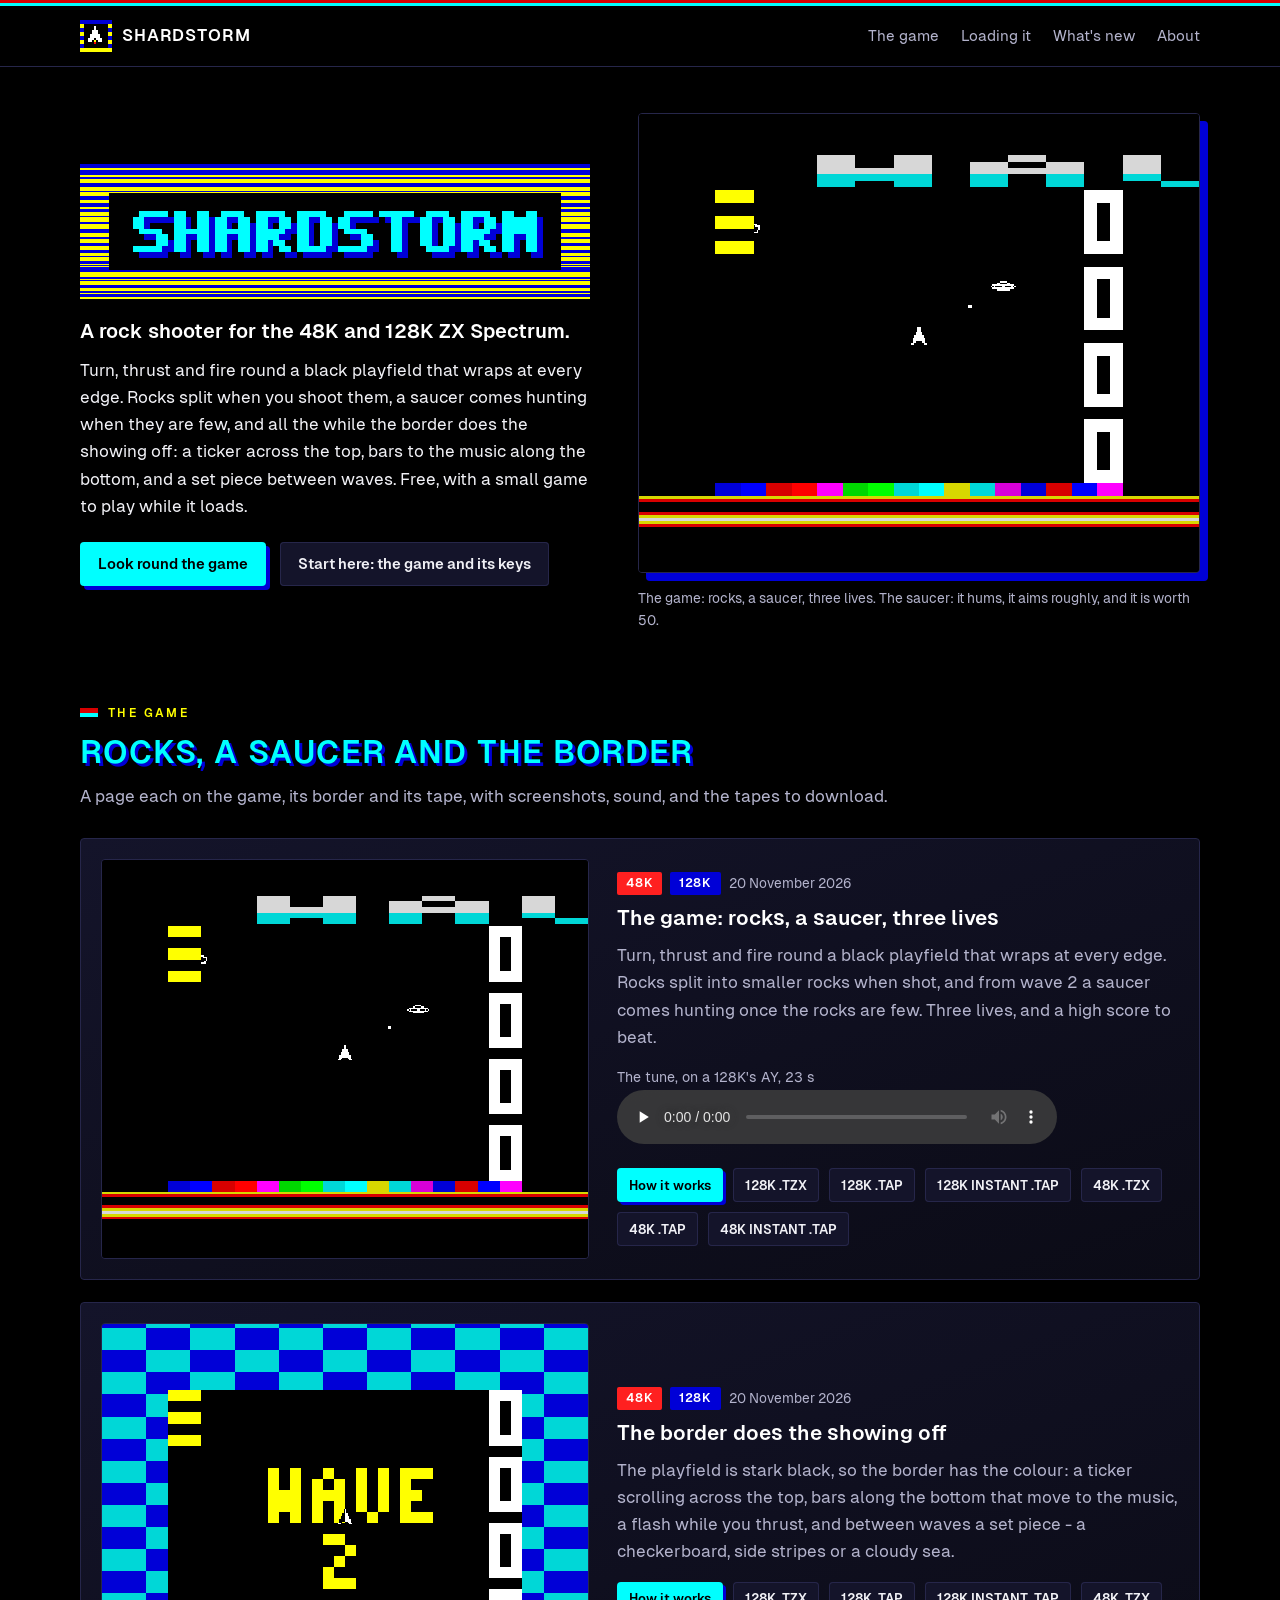
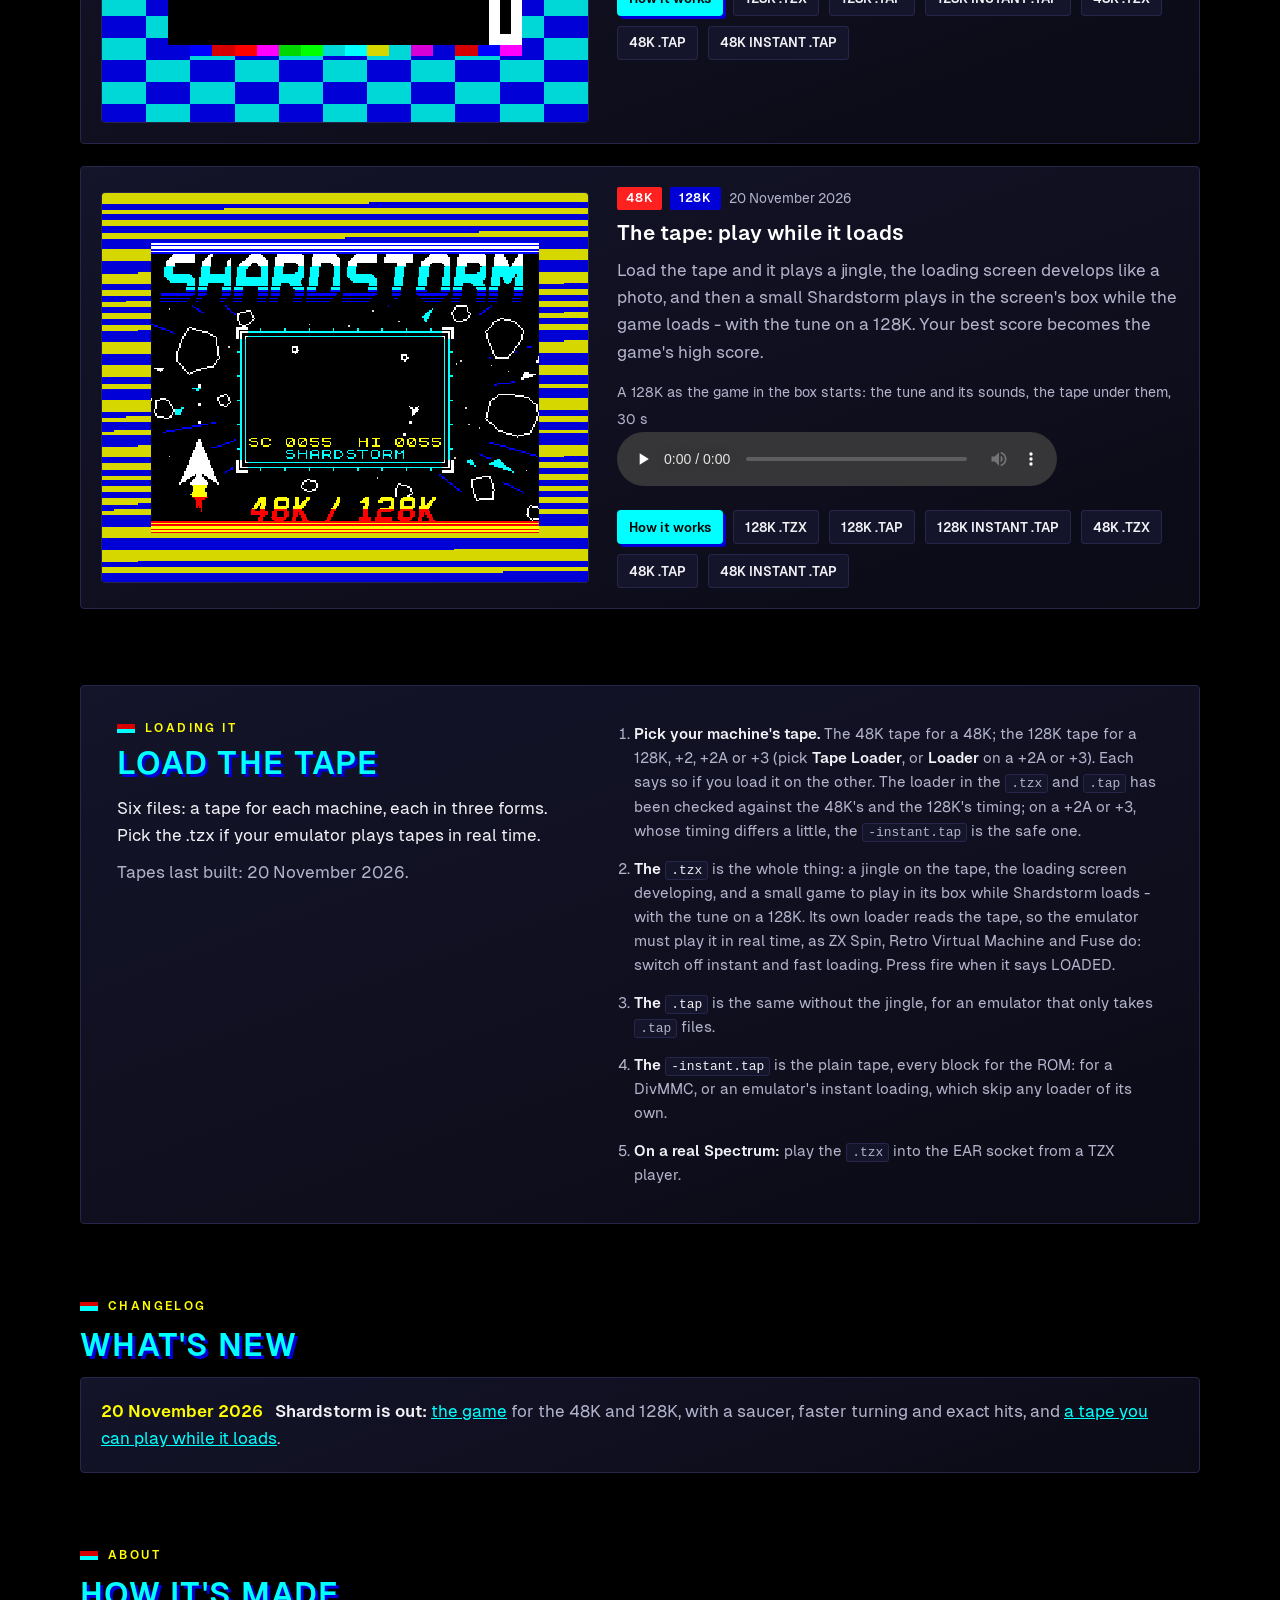
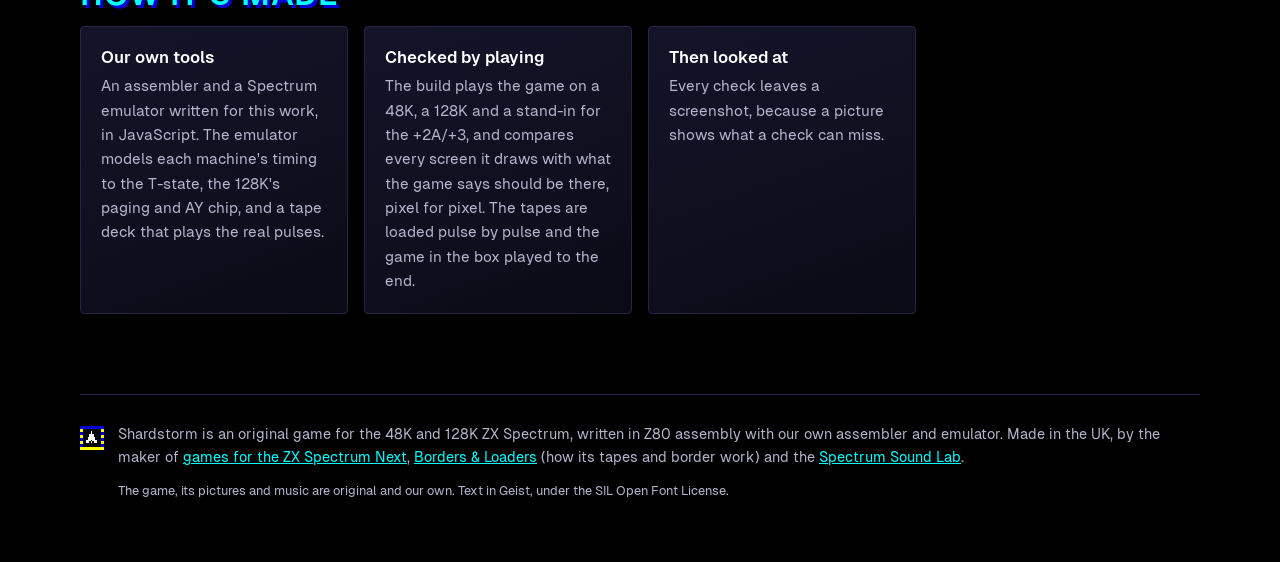
==== index.html @ 4fc68fcd "Site update" ====
<!doctype html>
<html lang="en-GB">
<head>
<meta charset="utf-8">
<meta name="viewport" content="width=device-width,initial-scale=1">
<title>Shardstorm: a rock shooter for the 48K and 128K ZX Spectrum</title>
<meta name="description" content="Shardstorm, a rock shooter for the 48K and 128K ZX Spectrum: turn, thrust and fire round a black playfield while the border does the showing off. Free, with a game to play while it loads.">
<meta property="og:title" content="Shardstorm: a rock shooter for the 48K and 128K ZX Spectrum">
<meta property="og:description" content="Shardstorm, a rock shooter for the 48K and 128K ZX Spectrum: turn, thrust and fire round a black playfield while the border does the showing off. Free, with a game to play while it loads.">
<meta property="og:type" content="website">
<meta property="og:url" content="https://mikeynma.github.io/shardstorm/">
<meta property="og:image" content="https://mikeynma.github.io/shardstorm/share.png">
<meta property="og:image:type" content="image/png">
<meta property="og:image:width" content="1200">
<meta property="og:image:height" content="630">
<meta property="og:image:alt" content="Shardstorm: the name in cyan inside blue and yellow loading stripes, beside the game: a ship, a flying saucer and the score down the side">
<link rel="canonical" href="https://mikeynma.github.io/shardstorm/">
<meta name="twitter:card" content="summary_large_image">
<meta name="twitter:image" content="https://mikeynma.github.io/shardstorm/share.png">
<meta name="theme-color" content="#000000">
<link rel="icon" href="favicon-32.png" type="image/png">
<link rel="apple-touch-icon" href="apple-touch-icon.png">
<link rel="preload" href="fonts/geist-400.woff2" as="font" type="font/woff2" crossorigin>
<link rel="stylesheet" href="site.css">
</head>
<body>
<div class="tape" aria-hidden="true"></div>
<header class="top">
  <div class="wrap">
    <a class="brand" href="#" aria-label="Shardstorm, the front page"><img src="icon.png" width="32" height="32" alt=""><span>Shardstorm</span></a>
    <nav aria-label="Sections"><a href="#demos">The game</a><a href="#loading">Loading it</a><a href="#news">What's new</a><a href="#about">About</a></nav>
  </div>
</header>

<main>
<section class="hero wrap">
  <div class="hero-text">
    <h1><img class="logo" src="logo.png" width="435" height="115" alt="Shardstorm"></h1>
    <p class="lead">A rock shooter for the 48K and 128K ZX Spectrum.</p>
    <p>Turn, thrust and fire round a black playfield that wraps at every edge. Rocks split when you shoot them, a saucer comes hunting when they are few, and all the while the border does the showing off: a ticker across the top, bars to the music along the bottom, and a set piece between waves. Free, with a small game to play while it loads.</p>
    <div class="actions">
      <a class="btn" href="#demos">Look round the game</a>
      <a class="btn btn-ghost" href="demos/the-game/">Start here: the game and its keys</a>
    </div>
  </div>
  <figure class="hero-shot">
    <a class="shot" href="shots/the-game/saucer.png" data-caption="The saucer: it hums, it aims roughly, and it is worth 50."><img src="shots/the-game/saucer.png" width="704" height="576" alt="A black playfield with the ship in the middle and a small flying saucer, a shot between them; the lives as yellow blocks at the left, the score down the right, coloured bars below"></a>
    <figcaption>The game: rocks, a saucer, three lives. The saucer: it hums, it aims roughly, and it is worth 50.</figcaption>
  </figure>
</section>

<section id="demos" class="wrap">
  <p class="eyebrow">The game</p>
  <h2>Rocks, a saucer and the border</h2>
  <p class="sub">A page each on the game, its border and its tape, with screenshots, sound, and the tapes to download.</p>
  <div class="demos">
    <article class="demo card">
      <div class="demo-media"><a class="shot" href="shots/the-game/saucer.png" data-caption="The saucer: it hums, it aims roughly, and it is worth 50."><img src="shots/the-game/saucer.png" width="704" height="576" loading="lazy" alt="A black playfield with the ship in the middle and a small flying saucer, a shot between them; the lives as yellow blocks at the left, the score down the right, coloured bars below"></a></div>
      <div class="demo-text">
        <p class="badges"><span class="badge m48K">48K</span><span class="badge m128K">128K</span><span class="date">20 November 2026</span></p>
        <h3><a href="demos/the-game/">The game: rocks, a saucer, three lives</a></h3>
        <p>Turn, thrust and fire round a black playfield that wraps at every edge. Rocks split into smaller rocks when shot, and from wave 2 a saucer comes hunting once the rocks are few. Three lives, and a high score to beat.</p>
        <p class="listen"><small>The tune, on a 128K's AY, 23 s</small><br><audio controls preload="none" style="width:100%;max-width:440px" src="audio/tune-128k.mp3"></audio></p>
        <p class="links"><a class="btn btn-small" href="demos/the-game/">How it works</a><a class="btn btn-small btn-ghost" href="files/shardstorm-128k.tzx" download>128K .tzx</a><a class="btn btn-small btn-ghost" href="files/shardstorm-128k.tap" download>128K .tap</a><a class="btn btn-small btn-ghost" href="files/shardstorm-128k-instant.tap" download>128K instant .tap</a><a class="btn btn-small btn-ghost" href="files/shardstorm-48k.tzx" download>48K .tzx</a><a class="btn btn-small btn-ghost" href="files/shardstorm-48k.tap" download>48K .tap</a><a class="btn btn-small btn-ghost" href="files/shardstorm-48k-instant.tap" download>48K instant .tap</a></p>
      </div>
    </article>
    <article class="demo card">
      <div class="demo-media"><a class="shot" href="shots/the-border/checkerboard.png" data-caption="Between waves: a checkerboard across the whole border, WAVE 2 in the middle."><img src="shots/the-border/checkerboard.png" width="704" height="576" loading="lazy" alt="A blue and cyan checkerboard filling the border round a black playfield with WAVE 2 in big yellow letters"></a></div>
      <div class="demo-text">
        <p class="badges"><span class="badge m48K">48K</span><span class="badge m128K">128K</span><span class="date">20 November 2026</span></p>
        <h3><a href="demos/the-border/">The border does the showing off</a></h3>
        <p>The playfield is stark black, so the border has the colour: a ticker scrolling across the top, bars along the bottom that move to the music, a flash while you thrust, and between waves a set piece - a checkerboard, side stripes or a cloudy sea.</p>
        <p class="links"><a class="btn btn-small" href="demos/the-border/">How it works</a><a class="btn btn-small btn-ghost" href="files/shardstorm-128k.tzx" download>128K .tzx</a><a class="btn btn-small btn-ghost" href="files/shardstorm-128k.tap" download>128K .tap</a><a class="btn btn-small btn-ghost" href="files/shardstorm-128k-instant.tap" download>128K instant .tap</a><a class="btn btn-small btn-ghost" href="files/shardstorm-48k.tzx" download>48K .tzx</a><a class="btn btn-small btn-ghost" href="files/shardstorm-48k.tap" download>48K .tap</a><a class="btn btn-small btn-ghost" href="files/shardstorm-48k-instant.tap" download>48K instant .tap</a></p>
      </div>
    </article>
    <article class="demo card">
      <div class="demo-media"><a class="shot" href="shots/the-tape/loading.png" data-caption="Loading on a 128K: the game in the box, the tune playing, the ROM's stripes all round."><img src="shots/the-tape/loading.png" width="640" height="512" loading="lazy" alt="The Shardstorm loading screen with blue and yellow loading stripes; in its central box a small ship and shards, the score and the best and SHARDSTORM"></a></div>
      <div class="demo-text">
        <p class="badges"><span class="badge m48K">48K</span><span class="badge m128K">128K</span><span class="date">20 November 2026</span></p>
        <h3><a href="demos/the-tape/">The tape: play while it loads</a></h3>
        <p>Load the tape and it plays a jingle, the loading screen develops like a photo, and then a small Shardstorm plays in the screen's box while the game loads - with the tune on a 128K. Your best score becomes the game's high score.</p>
        <p class="listen"><small>A 128K as the game in the box starts: the tune and its sounds, the tape under them, 30 s</small><br><audio controls preload="none" style="width:100%;max-width:440px" src="audio/tape-128k.mp3"></audio></p>
        <p class="links"><a class="btn btn-small" href="demos/the-tape/">How it works</a><a class="btn btn-small btn-ghost" href="files/shardstorm-128k.tzx" download>128K .tzx</a><a class="btn btn-small btn-ghost" href="files/shardstorm-128k.tap" download>128K .tap</a><a class="btn btn-small btn-ghost" href="files/shardstorm-128k-instant.tap" download>128K instant .tap</a><a class="btn btn-small btn-ghost" href="files/shardstorm-48k.tzx" download>48K .tzx</a><a class="btn btn-small btn-ghost" href="files/shardstorm-48k.tap" download>48K .tap</a><a class="btn btn-small btn-ghost" href="files/shardstorm-48k-instant.tap" download>48K instant .tap</a></p>
      </div>
    </article>
  </div>
</section>

<section id="loading" class="wrap">
  <div class="card download">
    <div>
      <p class="eyebrow">Loading it</p>
      <h2>Load the tape</h2>
      <p>Six files: a tape for each machine, each in three forms. Pick the .tzx if your emulator plays tapes in real time.</p>
      <p class="meta">Tapes last built: 20 November 2026.</p>
    </div>
    <ol class="steps">
      <li><b>Pick your machine's tape.</b> The 48K tape for a 48K; the 128K tape for a 128K, +2, +2A or +3 (pick <b>Tape Loader</b>, or <b>Loader</b> on a +2A or +3). Each says so if you load it on the other. The loader in the <code>.tzx</code> and <code>.tap</code> has been checked against the 48K's and the 128K's timing; on a +2A or +3, whose timing differs a little, the <code>-instant.tap</code> is the safe one.</li>
      <li><b>The <code>.tzx</code></b> is the whole thing: a jingle on the tape, the loading screen developing, and a small game to play in its box while Shardstorm loads - with the tune on a 128K. Its own loader reads the tape, so the emulator must play it in real time, as ZX Spin, Retro Virtual Machine and Fuse do: switch off instant and fast loading. Press fire when it says LOADED.</li>
      <li><b>The <code>.tap</code></b> is the same without the jingle, for an emulator that only takes <code>.tap</code> files.</li>
      <li><b>The <code>-instant.tap</code></b> is the plain tape, every block for the ROM: for a DivMMC, or an emulator's instant loading, which skip any loader of its own.</li>
      <li><b>On a real Spectrum:</b> play the <code>.tzx</code> into the EAR socket from a TZX player.</li>
    </ol>
  </div>
</section>

<section id="news" class="wrap">
  <p class="eyebrow">Changelog</p>
  <h2>What's new</h2>
  <div class="log card">
    <ul>
      <li><time datetime="2026-11-20">20 November 2026</time> <b>Shardstorm is out:</b> <a href="demos/the-game/">the game</a> for the 48K and 128K, with a saucer, faster turning and exact hits, and <a href="demos/the-tape/">a tape you can play while it loads</a>.</li>
    </ul>
  </div>
</section>

<section id="about" class="wrap">
  <p class="eyebrow">About</p>
  <h2>How it's made</h2>
  <div class="grid cards">
    <article class="card"><h3>Our own tools</h3><p>An assembler and a Spectrum emulator written for this work, in JavaScript. The emulator models each machine's timing to the T-state, the 128K's paging and AY chip, and a tape deck that plays the real pulses.</p></article>
    <article class="card"><h3>Checked by playing</h3><p>The build plays the game on a 48K, a 128K and a stand-in for the +2A/+3, and compares every screen it draws with what the game says should be there, pixel for pixel. The tapes are loaded pulse by pulse and the game in the box played to the end.</p></article>
    <article class="card"><h3>Then looked at</h3><p>Every check leaves a screenshot, because a picture shows what a check can miss.</p></article>
  </div>
</section>
</main>

<footer class="wrap foot">
  <img src="icon.png" width="24" height="24" alt="">
  <div>
    <p>Shardstorm is an original game for the 48K and 128K ZX Spectrum, written in Z80 assembly with our own assembler and emulator. Made in the UK, by the maker of <a href="https://mikeynma.github.io/">games for the ZX Spectrum Next</a>, <a href="https://mikeynma.github.io/borders-and-loaders/">Borders &amp; Loaders</a> (how its tapes and border work) and the <a href="https://mikeynma.github.io/spectrum-sound-lab/">Spectrum Sound Lab</a>.</p>
    <p class="small">The game, its pictures and music are original and our own. Text in Geist, under the SIL Open Font License.</p>
  </div>
</footer>
<dialog class="lightbox" aria-label="Screenshot">
  <figure><img alt=""><figcaption></figcaption></figure>
  <button class="lb-btn lb-prev" type="button" aria-label="Previous picture">&lsaquo;</button>
  <button class="lb-btn lb-next" type="button" aria-label="Next picture">&rsaquo;</button>
  <button class="lb-btn lb-close" type="button" autofocus aria-label="Close">&times;</button>
</dialog>
<script src="site.js"></script>
</body>
</html>
---- site.css ----
/* Borders & Loaders - written by hand (sitegen/make.js writes the pages, not this). */
@font-face { font-family: Geist; src: url(fonts/geist-400.woff2) format("woff2"); font-weight: 400; font-display: swap; }
@font-face { font-family: Geist; src: url(fonts/geist-600.woff2) format("woff2"); font-weight: 600 900; font-display: swap; }

/* the Spectrum: black paper, its bright colours, a hard blue shadow */
:root {
  color-scheme: dark;
  --bg: #000;
  --card: #0b0b16;
  --card-hi: #14142a;
  --border: #26264a;
  --fg: #f1f1f6;
  --muted: #b3b3cc;
  --heading: #fff;
  --cyan: #00ffff;
  --yellow: #ffff00;
  --red: #ff2020;
  --blue: #0000d7;
  --radius: 4px;
}
* { box-sizing: border-box; }
html { scroll-behavior: smooth; scroll-padding-top: 76px; }
body { margin: 0; color: var(--fg); background: var(--bg); font: 17px/1.6 Geist, system-ui, sans-serif; -webkit-font-smoothing: antialiased; }
a { color: var(--cyan); }
img, video { max-width: 100%; height: auto; }
.wrap { width: min(1120px, 100% - 32px); margin-inline: auto; }
h1, h2, h3 { line-height: 1.2; margin: 0; }
h2 { font: 900 clamp(1.4rem, 3vw, 2rem)/1.2 Geist, system-ui, sans-serif; text-transform: uppercase; letter-spacing: 0.04em; color: var(--cyan); margin-bottom: 12px; text-shadow: 3px 3px 0 var(--blue); }
h3 { font: 700 1.05rem/1.3 Geist, system-ui, sans-serif; color: var(--heading); margin-bottom: 6px; }
p { margin: 0 0 12px; }
code { font: 0.86em ui-monospace, monospace; background: var(--card-hi); border: 1px solid var(--border); border-radius: 3px; padding: 1px 5px; }
:focus-visible { outline: 2px solid var(--yellow); outline-offset: 2px; }

/* loading stripes, rolling, along the very top */
.tape { position: fixed; inset: 0 0 auto; height: 6px; z-index: 20;
  background: repeating-linear-gradient(180deg, #d70000 0 3px, #00ffff 3px 6px); background-size: 100% 6px; animation: roll 0.35s steps(3) infinite; }
@keyframes roll { to { background-position: 0 6px; } }
@media (prefers-reduced-motion: reduce) { .tape { animation: none; } html { scroll-behavior: auto; } }

/* the bar along the top */
.top { position: sticky; top: 6px; z-index: 10; background: rgb(0 0 0 / 0.88); backdrop-filter: blur(8px); border-bottom: 1px solid var(--border); }
.top .wrap { display: flex; align-items: center; gap: 24px; height: 60px; }
.brand { display: flex; align-items: center; gap: 10px; font: 900 1.05rem/1 Geist, system-ui, sans-serif; text-transform: uppercase; letter-spacing: 0.05em; color: var(--heading); text-decoration: none; white-space: nowrap; }
.brand img { image-rendering: pixelated; }
.top nav { display: flex; gap: 22px; margin-left: auto; }
.top nav a { color: var(--muted); text-decoration: none; font-size: 0.95rem; }
.top nav a:hover { color: var(--fg); }

/* buttons and badges: flat colour, a hard shadow, like a Spectrum menu */
.btn { display: inline-flex; align-items: center; gap: 8px; min-height: 44px; padding: 10px 18px; line-height: 1.25; border-radius: var(--radius); background: var(--cyan); color: #000; font: 700 0.92rem/1 Geist, system-ui, sans-serif; text-decoration: none; border: 0; box-shadow: 4px 4px 0 var(--blue); transition: transform 0.1s, box-shadow 0.1s; }
.btn:hover { transform: translate(-1px, -1px); box-shadow: 5px 5px 0 var(--blue); }
.btn:active { transform: translate(3px, 3px); box-shadow: 1px 1px 0 var(--blue); }
.btn small { font-weight: 400; opacity: 0.7; }
.btn-ghost { background: var(--card-hi); color: var(--fg); box-shadow: inset 0 0 0 1px var(--border), 4px 4px 0 #000; }
.btn-ghost:hover { box-shadow: inset 0 0 0 1px var(--muted), 5px 5px 0 #000; }
.btn-small { min-height: 34px; padding: 6px 12px; font-size: 0.82rem; box-shadow: 3px 3px 0 var(--blue); }
.btn-small.btn-ghost { box-shadow: inset 0 0 0 1px var(--border); text-transform: uppercase; }
.badges { display: flex; flex-wrap: wrap; align-items: center; gap: 8px; margin-bottom: 10px; }
.badge { display: inline-block; padding: 2px 9px; border-radius: 2px; font: 800 0.78rem/1.5 Geist, system-ui, sans-serif; letter-spacing: 0.05em; }
.m48K { background: var(--red); color: #fff; }
.m128K { background: var(--blue); color: #fff; }
.date { color: var(--muted); font-size: 0.85rem; }

/* sections */
main { overflow-x: clip; }
main > section { padding: 76px 0 0; }
.eyebrow { display: flex; align-items: center; gap: 10px; font: 800 0.75rem/1 Geist, system-ui, sans-serif; text-transform: uppercase; letter-spacing: 0.2em; color: var(--yellow); margin-bottom: 14px; }
.eyebrow::before { content: ""; width: 18px; height: 9px; background: linear-gradient(#d70000 0 50%, #00ffff 50%); }
.sub, .meta { color: var(--muted); }
.sub { margin-bottom: 28px; }

/* grid items may shrink below their content (a long button, a wide picture) */
.hero > *, .demo > *, .tech > *, .download > * { min-width: 0; }

/* the top of a page */
.hero { display: grid; grid-template-columns: 1fr 1.1fr; gap: 48px; align-items: center; padding-top: 52px; }
.hero h1 { margin: 6px 0 18px; }
.hero h1.title { font: 900 clamp(1.8rem, 4vw, 2.7rem)/1.15 Geist, system-ui, sans-serif; color: var(--heading); text-shadow: 3px 3px 0 var(--blue); }
.logo { display: block; width: min(560px, 100%); image-rendering: pixelated; }
.lead { font: 600 1.25rem/1.4 Geist, system-ui, sans-serif; color: var(--heading); }
.actions { display: flex; flex-wrap: wrap; gap: 14px; margin-top: 22px; }
.hero-shot { margin: 0; }
.hero-shot img, .hero-shot video, .gallery img, .demo-media img, .demo-media video { display: block; width: 100%; image-rendering: pixelated; background: #000; border: 1px solid var(--border); border-radius: var(--radius); }
.hero-shot img, .hero-shot video { box-shadow: 8px 8px 0 var(--blue); }
.hero-shot figcaption { margin-top: 14px; font-size: 0.86rem; color: var(--muted); }

/* the demos on the front page */
.demos { display: grid; gap: 22px; }
.demo { display: grid; grid-template-columns: minmax(0, 1fr) minmax(0, 1.15fr); gap: 28px; align-items: center; padding: 20px; }
.demo h3 { font-size: 1.3rem; margin-bottom: 10px; }
.demo h3 a { color: var(--heading); text-decoration: none; }
.demo h3 a:hover { color: var(--cyan); }
.demo p { color: var(--muted); }
.demo .links { display: flex; flex-wrap: wrap; gap: 10px; margin: 16px 0 0; }

/* cards */
.grid { display: grid; gap: 16px; }
.cards { grid-template-columns: repeat(auto-fill, minmax(260px, 1fr)); }
.card { background: linear-gradient(160deg, var(--card-hi), var(--card)); border: 1px solid var(--border); border-radius: var(--radius); padding: 20px; }
.cards .card p { margin: 0; color: var(--muted); font-size: 0.95rem; }

/* how it works */
.tech { display: grid; grid-template-columns: minmax(0, 1fr) 320px; gap: 40px; align-items: start; }
.tech-text h2 { font-size: clamp(1.15rem, 2.2vw, 1.45rem); margin-top: 30px; }
.tech-text h2:first-child { margin-top: 0; }
.tech-text p, .tech-text li { color: #dcdcea; }
.tech-text ul { padding-left: 20px; }
.tech-text b { color: var(--heading); }
.numbers { position: sticky; top: 90px; }
.numbers h3 { color: var(--yellow); text-transform: uppercase; letter-spacing: 0.08em; font-size: 0.85rem; margin-bottom: 12px; }
.numbers dl { margin: 0; display: grid; gap: 10px; }
.numbers dt { font-size: 0.78rem; text-transform: uppercase; letter-spacing: 0.06em; color: var(--muted); }
.numbers dd { margin: 0; font-weight: 600; }

/* screens */
.gallery { display: grid; grid-template-columns: repeat(auto-fill, minmax(420px, 1fr)); gap: 18px; align-items: start; }
@media (max-width: 480px) { .gallery { grid-template-columns: 1fr; } }
.gallery a { display: block; }
.gallery a.wide { grid-column: 1 / -1; }

/* loading and downloads */
.download { display: grid; grid-template-columns: 1fr 1.2fr; gap: 40px; padding: 36px; }
.download p { margin: 0 0 10px; }
.steps { margin: 0; padding-left: 20px; color: var(--muted); font-size: 0.94rem; display: grid; gap: 14px; align-content: center; }
.steps b { color: var(--fg); }

/* the changelog */
.log ul { margin: 0; padding: 0; list-style: none; display: grid; gap: 10px; color: var(--muted); }
.log time { color: var(--yellow); font-weight: 700; margin-right: 8px; white-space: nowrap; }
.log b { color: var(--fg); }

/* other demos */
.pager { display: flex; justify-content: space-between; gap: 20px; margin-top: 60px; }
.pager a { color: var(--muted); text-decoration: none; }
.pager a:hover { color: var(--cyan); }

/* the bottom */
.foot { display: flex; gap: 14px; align-items: flex-start; margin-top: 80px; padding: 28px 0 48px; border-top: 1px solid var(--border); color: var(--muted); font-size: 0.9rem; }
.foot img { image-rendering: pixelated; margin-top: 3px; }
.small { font-size: 0.8rem; }

/* the lightbox */
.lightbox { padding: 0; border: 0; background: transparent; max-width: 96vw; max-height: 96vh; }
.lightbox::backdrop { background: rgb(0 0 0 / 0.92); }
.lightbox figure { margin: 0; text-align: center; }
.lightbox img { max-width: 92vw; max-height: 84vh; image-rendering: pixelated; }
.lightbox figcaption { color: var(--muted); margin-top: 8px; max-width: 80ch; margin-inline: auto; }
.lb-btn { position: fixed; top: 50%; transform: translateY(-50%); width: 48px; height: 48px; border-radius: 50%; border: 1px solid var(--border); background: var(--card); color: var(--fg); font-size: 28px; cursor: pointer; }
.lb-prev { left: 16px; } .lb-next { right: 16px; }
.lb-close { top: 32px; right: 16px; transform: none; }

@media (max-width: 860px) {
  .hero, .demo, .tech, .download { grid-template-columns: 1fr; }
  .hero { gap: 28px; padding-top: 36px; }
  .top nav { display: none; }
  .numbers { position: static; }
  .download { padding: 24px; gap: 24px; }
}
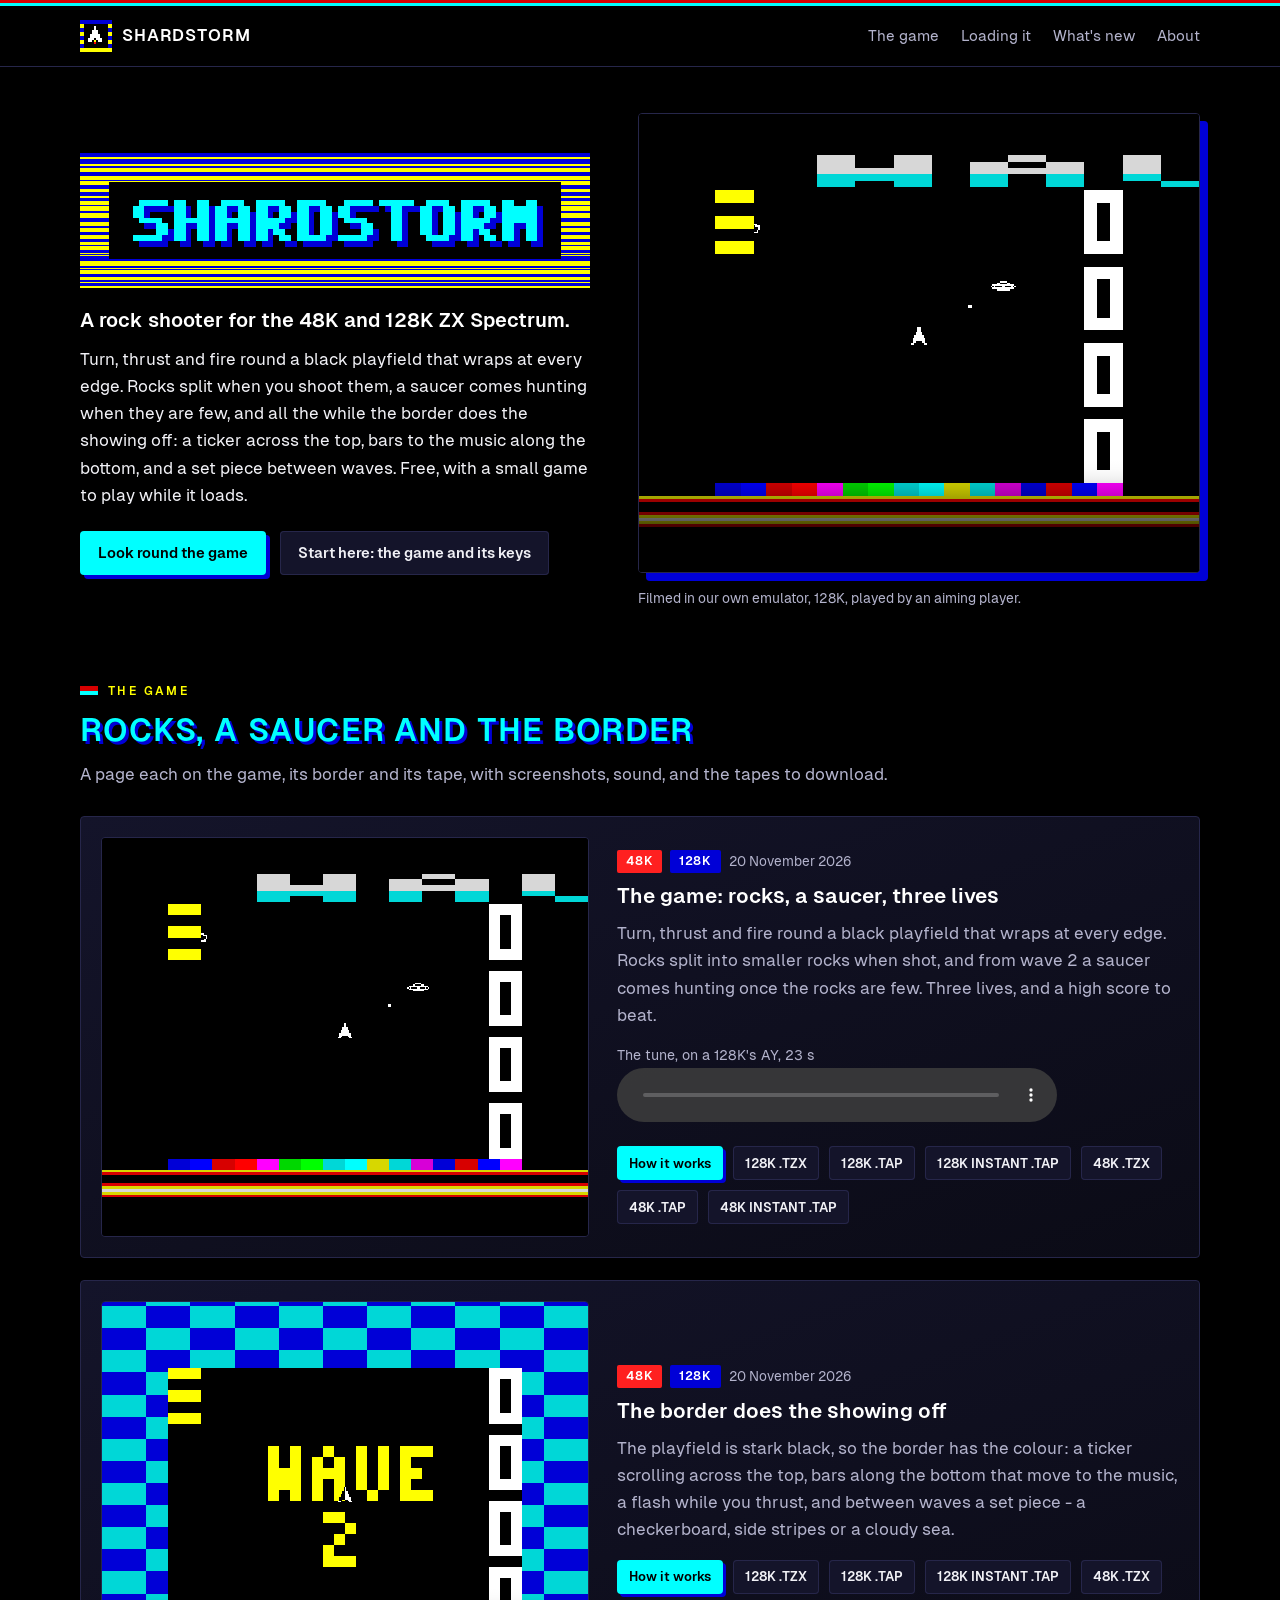
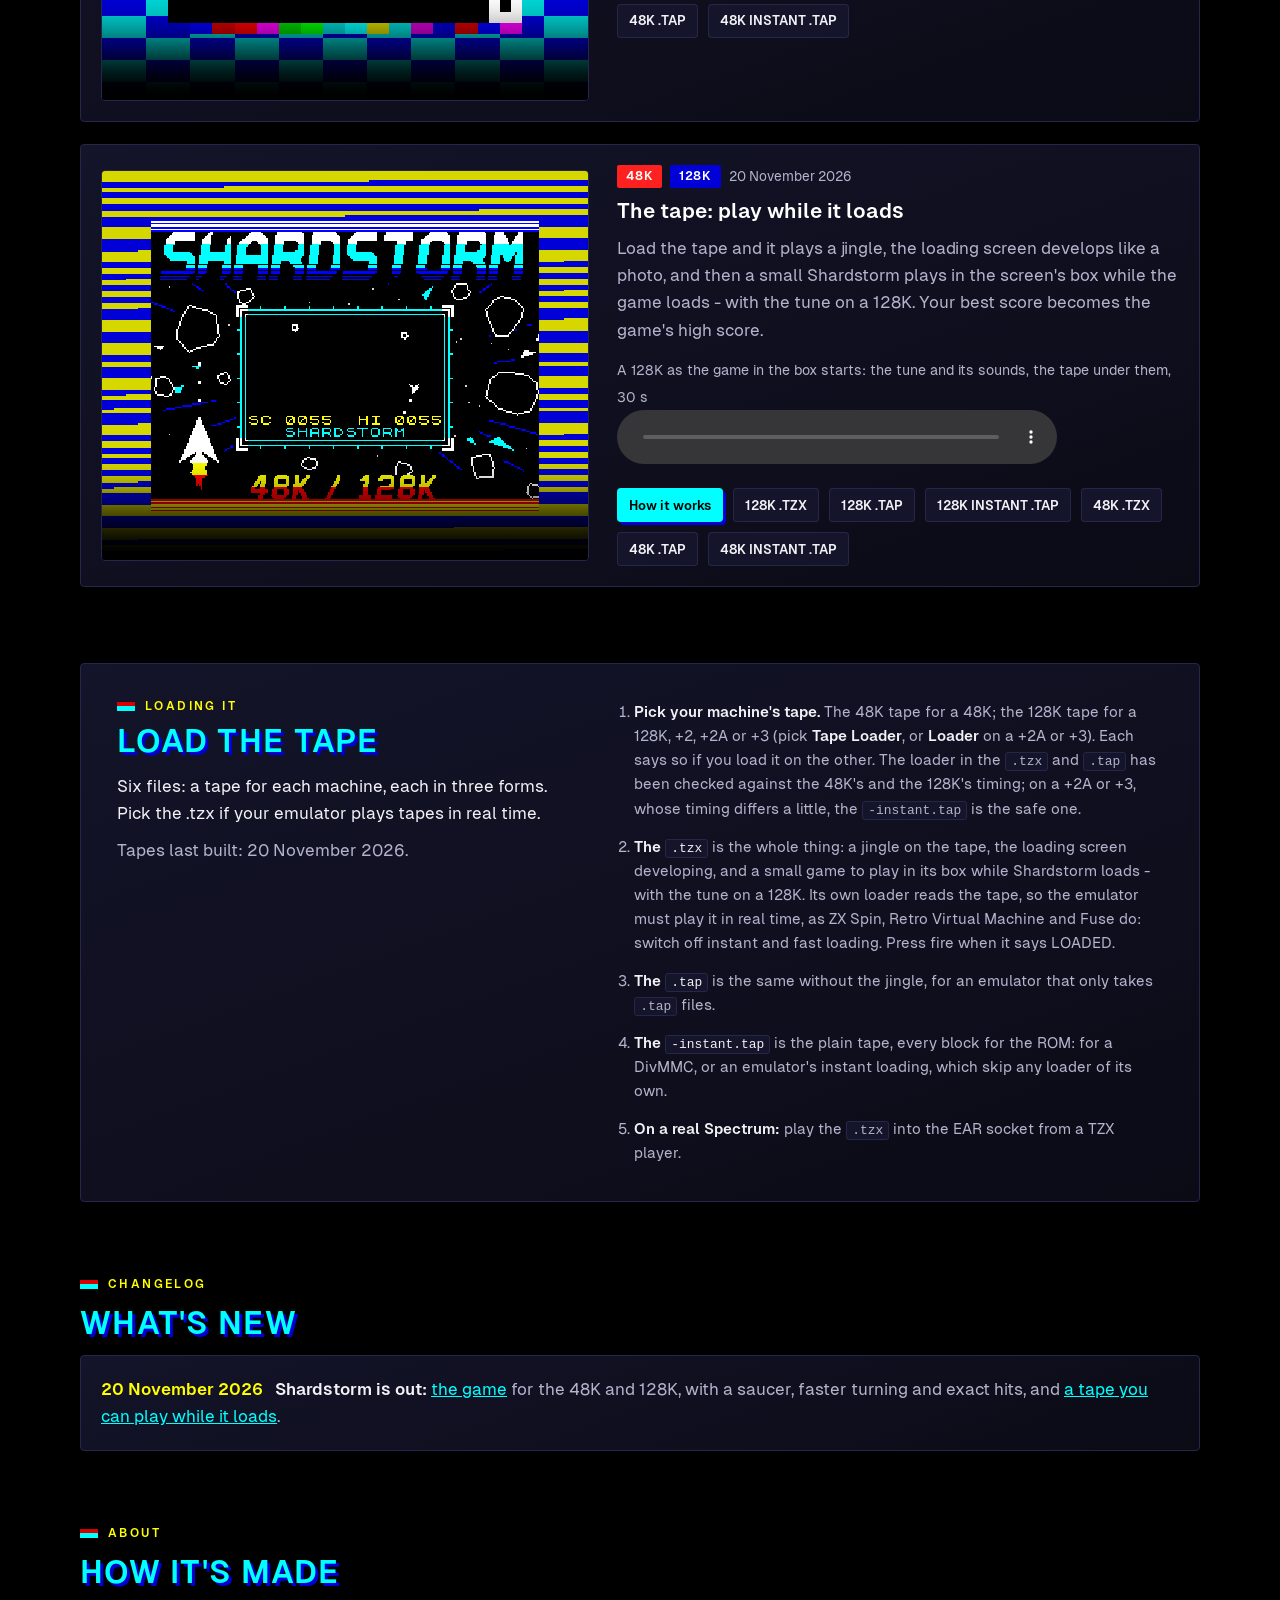
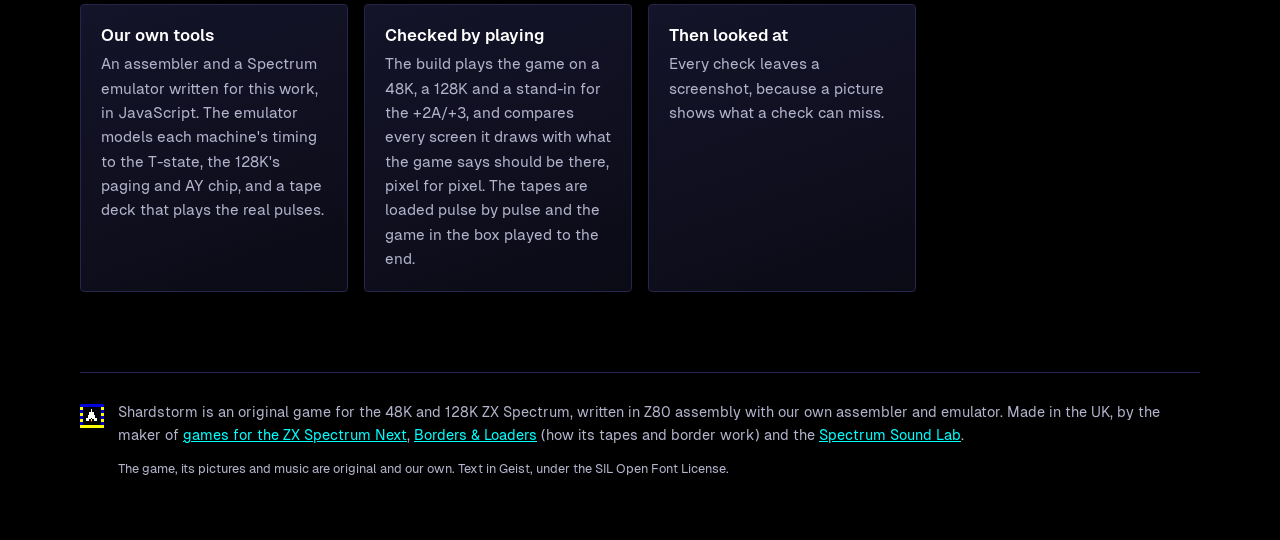
==== commit 4bbacbb5: "Site update" ====
--- a/index.html
+++ b/index.html
@@ -44,8 +44,8 @@
     </div>
   </div>
   <figure class="hero-shot">
-    <a class="shot" href="shots/the-game/saucer.png" data-caption="The saucer: it hums, it aims roughly, and it is worth 50."><img src="shots/the-game/saucer.png" width="704" height="576" alt="A black playfield with the ship in the middle and a small flying saucer, a shot between them; the lives as yellow blocks at the left, the score down the right, coloured bars below"></a>
-    <figcaption>The game: rocks, a saucer, three lives. The saucer: it hums, it aims roughly, and it is worth 50.</figcaption>
+    <video src="videos/the-game.mp4" poster="shots/the-game/saucer.png" width="1056" height="864" muted loop playsinline controls preload="metadata" aria-label="The game: rocks, a saucer, three lives: Filmed in our own emulator, 128K, played by an aiming player"></video>
+    <figcaption>Filmed in our own emulator, 128K, played by an aiming player.</figcaption>
   </figure>
 </section>
 
@@ -65,7 +65,7 @@
       </div>
     </article>
     <article class="demo card">
-      <div class="demo-media"><a class="shot" href="shots/the-border/checkerboard.png" data-caption="Between waves: a checkerboard across the whole border, WAVE 2 in the middle."><img src="shots/the-border/checkerboard.png" width="704" height="576" loading="lazy" alt="A blue and cyan checkerboard filling the border round a black playfield with WAVE 2 in big yellow letters"></a></div>
+      <div class="demo-media"><video src="videos/the-border.mp4" poster="shots/the-border/checkerboard.png" width="1056" height="864" muted loop playsinline controls preload="metadata" aria-label="The border does the showing off: Filmed in our own emulator, 128K: a wave, then three set pieces"></video></div>
       <div class="demo-text">
         <p class="badges"><span class="badge m48K">48K</span><span class="badge m128K">128K</span><span class="date">20 November 2026</span></p>
         <h3><a href="demos/the-border/">The border does the showing off</a></h3>
@@ -74,7 +74,7 @@
       </div>
     </article>
     <article class="demo card">
-      <div class="demo-media"><a class="shot" href="shots/the-tape/loading.png" data-caption="Loading on a 128K: the game in the box, the tune playing, the ROM's stripes all round."><img src="shots/the-tape/loading.png" width="640" height="512" loading="lazy" alt="The Shardstorm loading screen with blue and yellow loading stripes; in its central box a small ship and shards, the score and the best and SHARDSTORM"></a></div>
+      <div class="demo-media"><video src="videos/the-tape.mp4" poster="shots/the-tape/loading.png" width="1056" height="864" muted loop playsinline controls preload="metadata" aria-label="The tape: play while it loads: Filmed in our own emulator, 128K: moments from the whole load, then the game"></video></div>
       <div class="demo-text">
         <p class="badges"><span class="badge m48K">48K</span><span class="badge m128K">128K</span><span class="date">20 November 2026</span></p>
         <h3><a href="demos/the-tape/">The tape: play while it loads</a></h3>
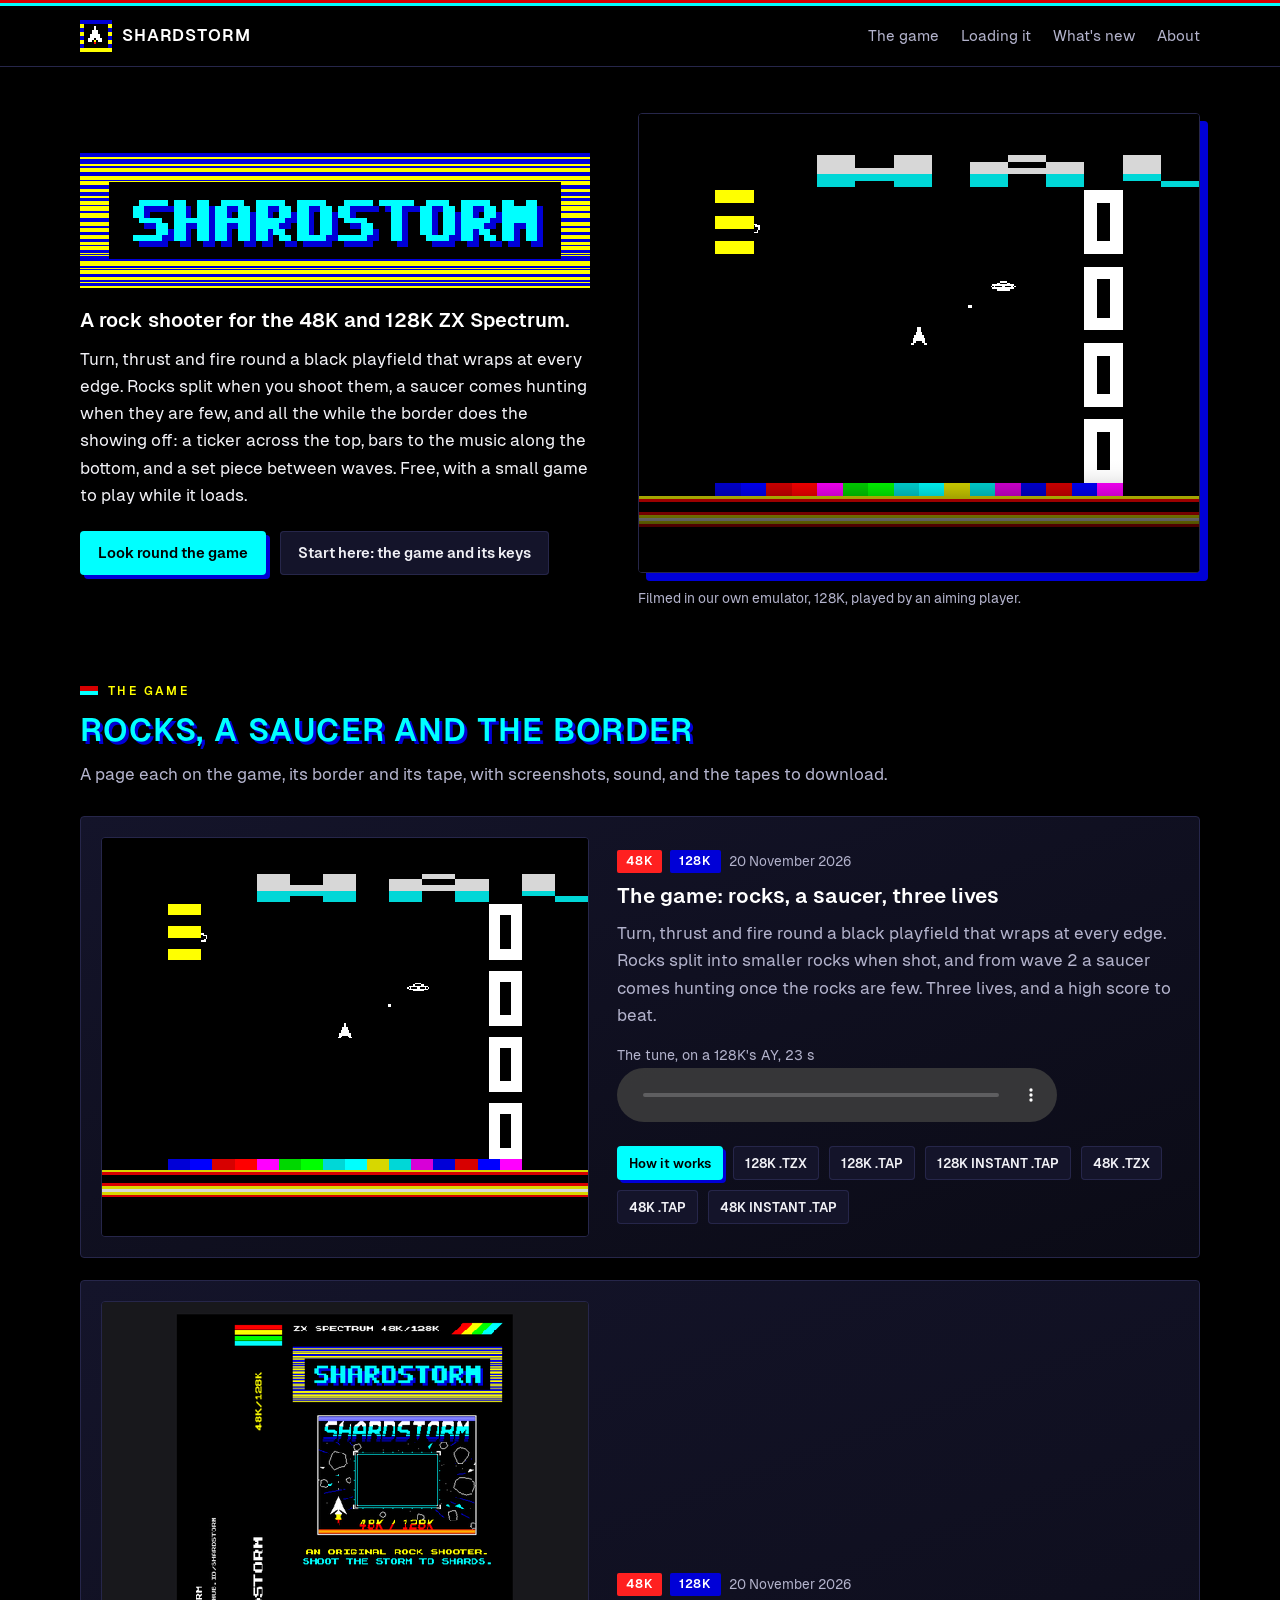
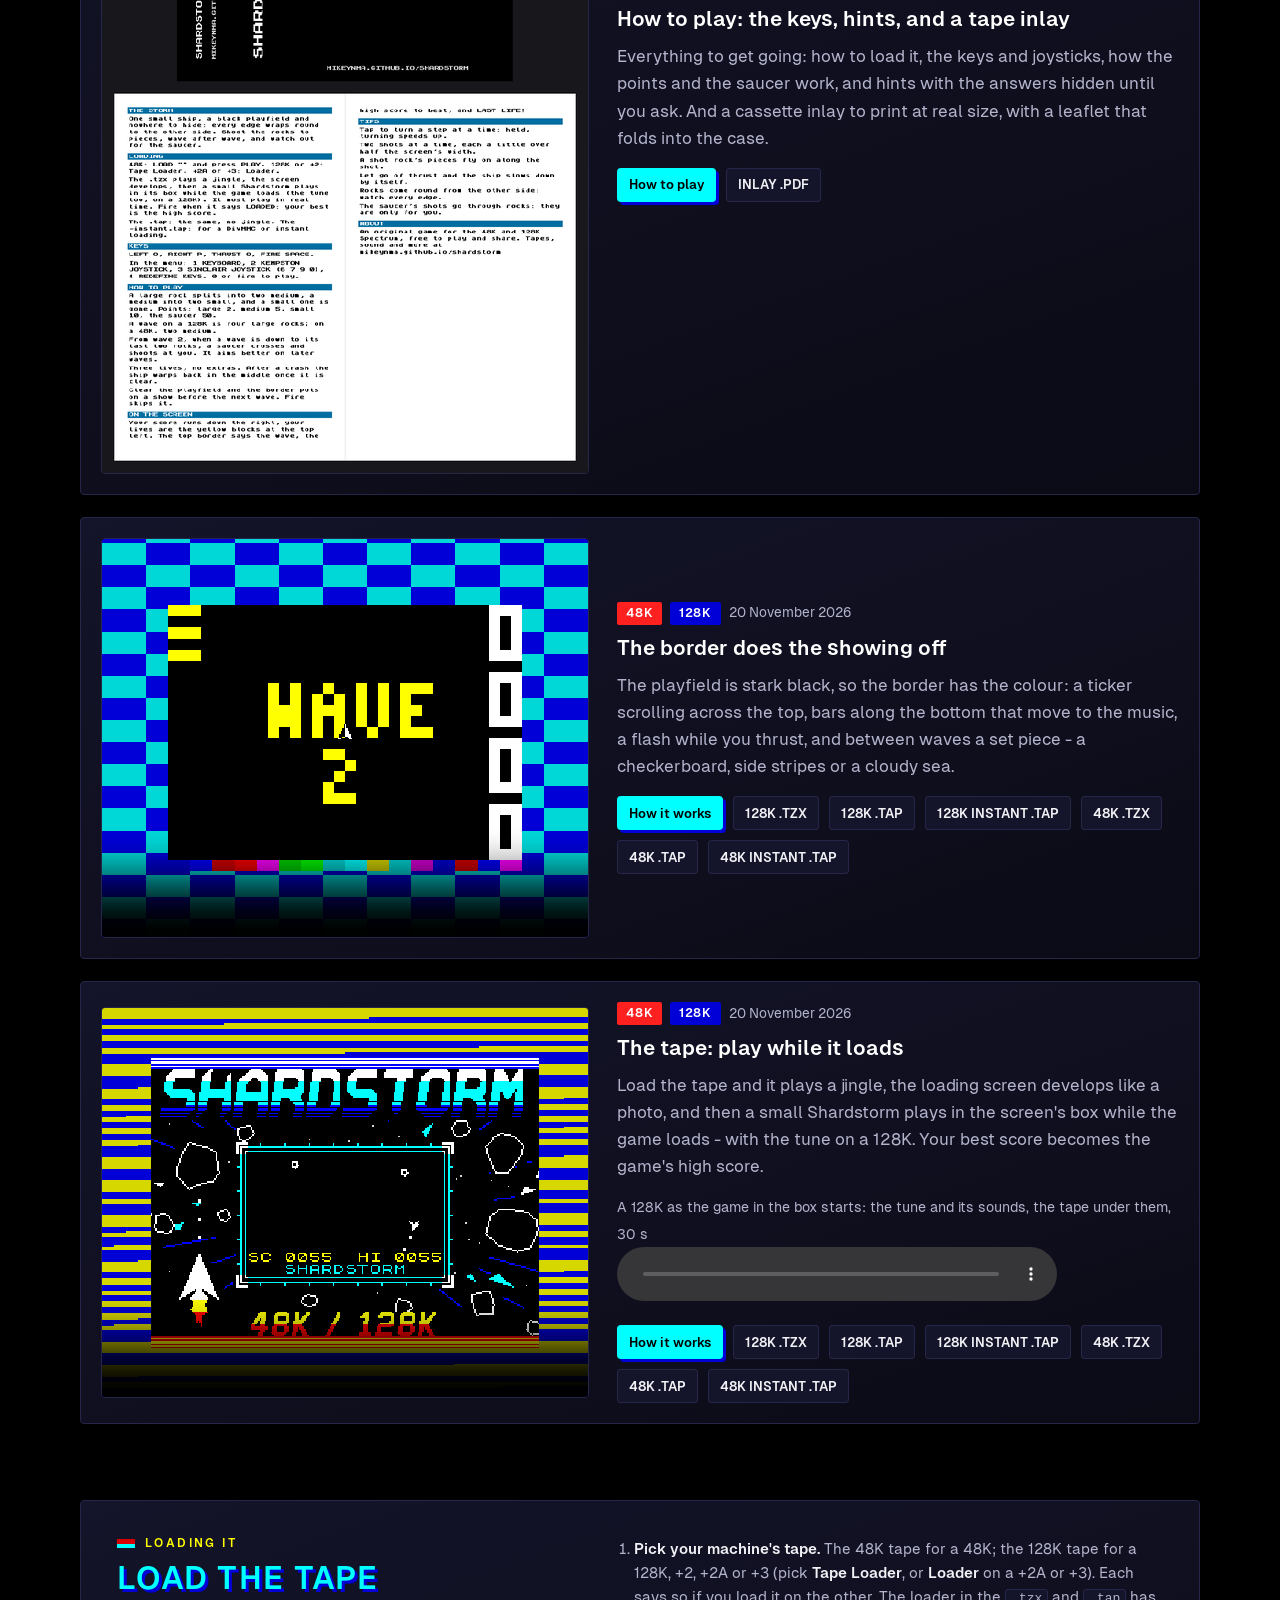
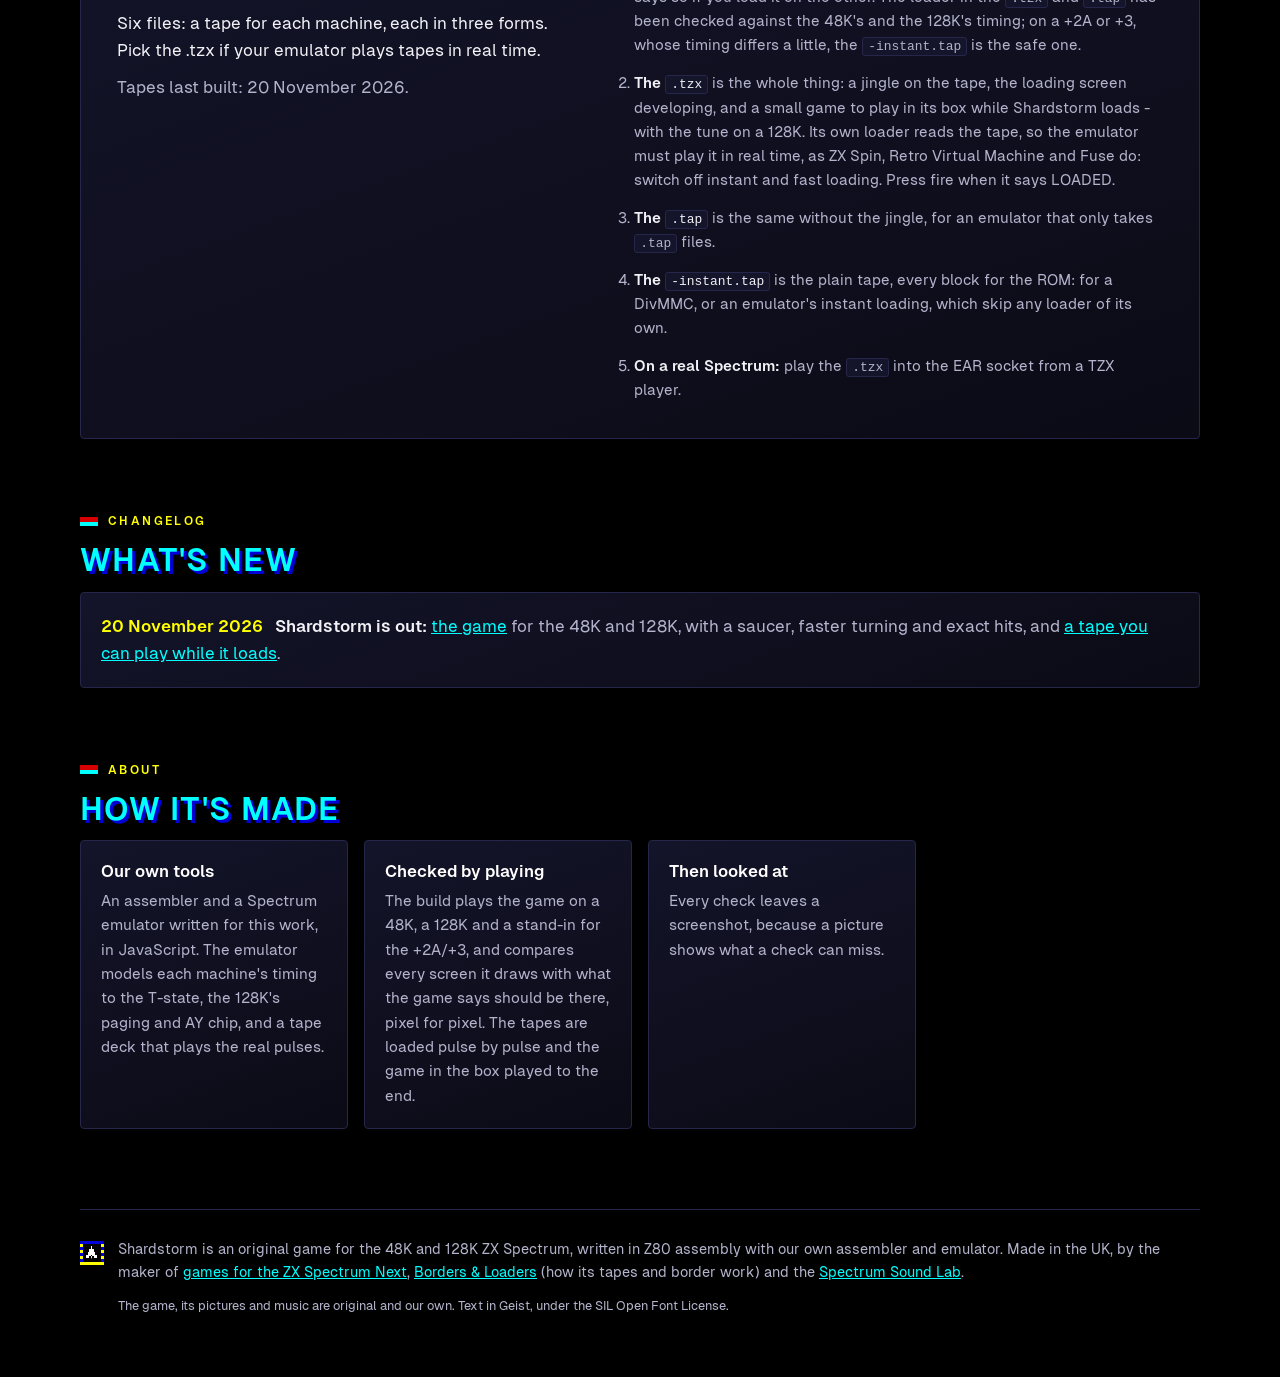
==== commit 61523759: "Site update" ====
--- a/index.html
+++ b/index.html
@@ -62,6 +62,15 @@
         <p>Turn, thrust and fire round a black playfield that wraps at every edge. Rocks split into smaller rocks when shot, and from wave 2 a saucer comes hunting once the rocks are few. Three lives, and a high score to beat.</p>
         <p class="listen"><small>The tune, on a 128K's AY, 23 s</small><br><audio controls preload="none" style="width:100%;max-width:440px" src="audio/tune-128k.mp3"></audio></p>
         <p class="links"><a class="btn btn-small" href="demos/the-game/">How it works</a><a class="btn btn-small btn-ghost" href="files/shardstorm-128k.tzx" download>128K .tzx</a><a class="btn btn-small btn-ghost" href="files/shardstorm-128k.tap" download>128K .tap</a><a class="btn btn-small btn-ghost" href="files/shardstorm-128k-instant.tap" download>128K instant .tap</a><a class="btn btn-small btn-ghost" href="files/shardstorm-48k.tzx" download>48K .tzx</a><a class="btn btn-small btn-ghost" href="files/shardstorm-48k.tap" download>48K .tap</a><a class="btn btn-small btn-ghost" href="files/shardstorm-48k-instant.tap" download>48K instant .tap</a></p>
+      </div>
+    </article>
+    <article class="demo card">
+      <div class="demo-media"><a class="shot" href="shots/how-to-play/inlay.png" data-caption="The inlay: the card (back flap, spine, front) above the leaflet."><img src="shots/how-to-play/inlay.png" width="530" height="840" loading="lazy" alt="A cassette inlay: a black card with ZX SPECTRUM 48K/128K and rainbow stripes, the SHARDSTORM logo and the loading screen of rocks round a black box; a narrow spine with SHARDSTORM on its side; below it a white leaflet of instructions in the Spectrum font with blue headings"></a></div>
+      <div class="demo-text">
+        <p class="badges"><span class="badge m48K">48K</span><span class="badge m128K">128K</span><span class="date">20 November 2026</span></p>
+        <h3><a href="demos/how-to-play/">How to play: the keys, hints, and a tape inlay</a></h3>
+        <p>Everything to get going: how to load it, the keys and joysticks, how the points and the saucer work, and hints with the answers hidden until you ask. And a cassette inlay to print at real size, with a leaflet that folds into the case.</p>
+        <p class="links"><a class="btn btn-small" href="demos/how-to-play/">How to play</a><a class="btn btn-small btn-ghost" href="files/shardstorm-inlay.pdf" download>inlay .pdf</a></p>
       </div>
     </article>
     <article class="demo card">
--- a/site.css
+++ b/site.css
@@ -106,6 +106,12 @@
 .tech-text p, .tech-text li { color: #dcdcea; }
 .tech-text ul { padding-left: 20px; }
 .tech-text b { color: var(--heading); }
+/* hints with their answers hidden until asked (a game's "How to play") */
+.hint { border: 1px solid rgba(255,255,255,0.12); border-radius: 10px; padding: 10px 14px; margin: 10px 0; background: rgba(255,255,255,0.03); }
+.hint summary { cursor: pointer; color: var(--heading); font-weight: 600; }
+.hint summary small { color: #9a9ab0; font-weight: 400; }
+.hint[open] summary small { display: none; }
+.hint p { margin: 8px 0 0; }
 .numbers { position: sticky; top: 90px; }
 .numbers h3 { color: var(--yellow); text-transform: uppercase; letter-spacing: 0.08em; font-size: 0.85rem; margin-bottom: 12px; }
 .numbers dl { margin: 0; display: grid; gap: 10px; }
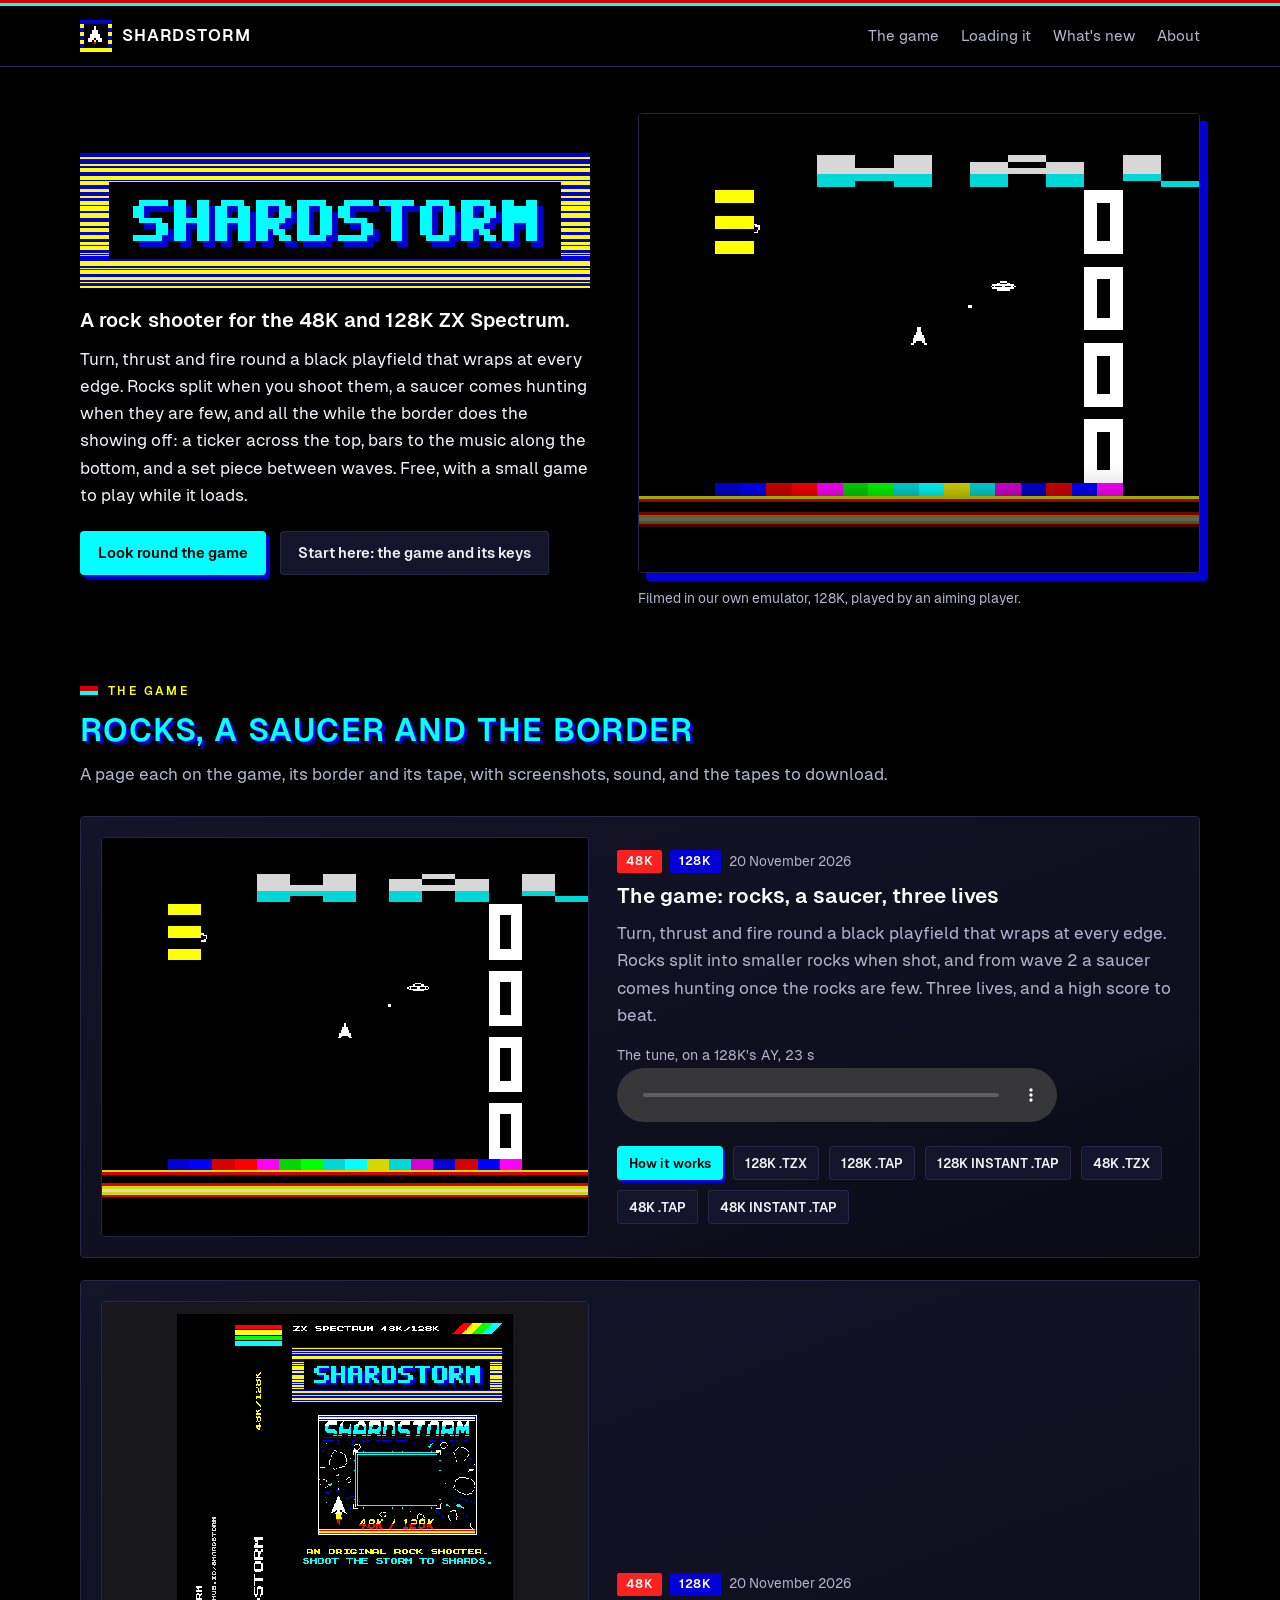
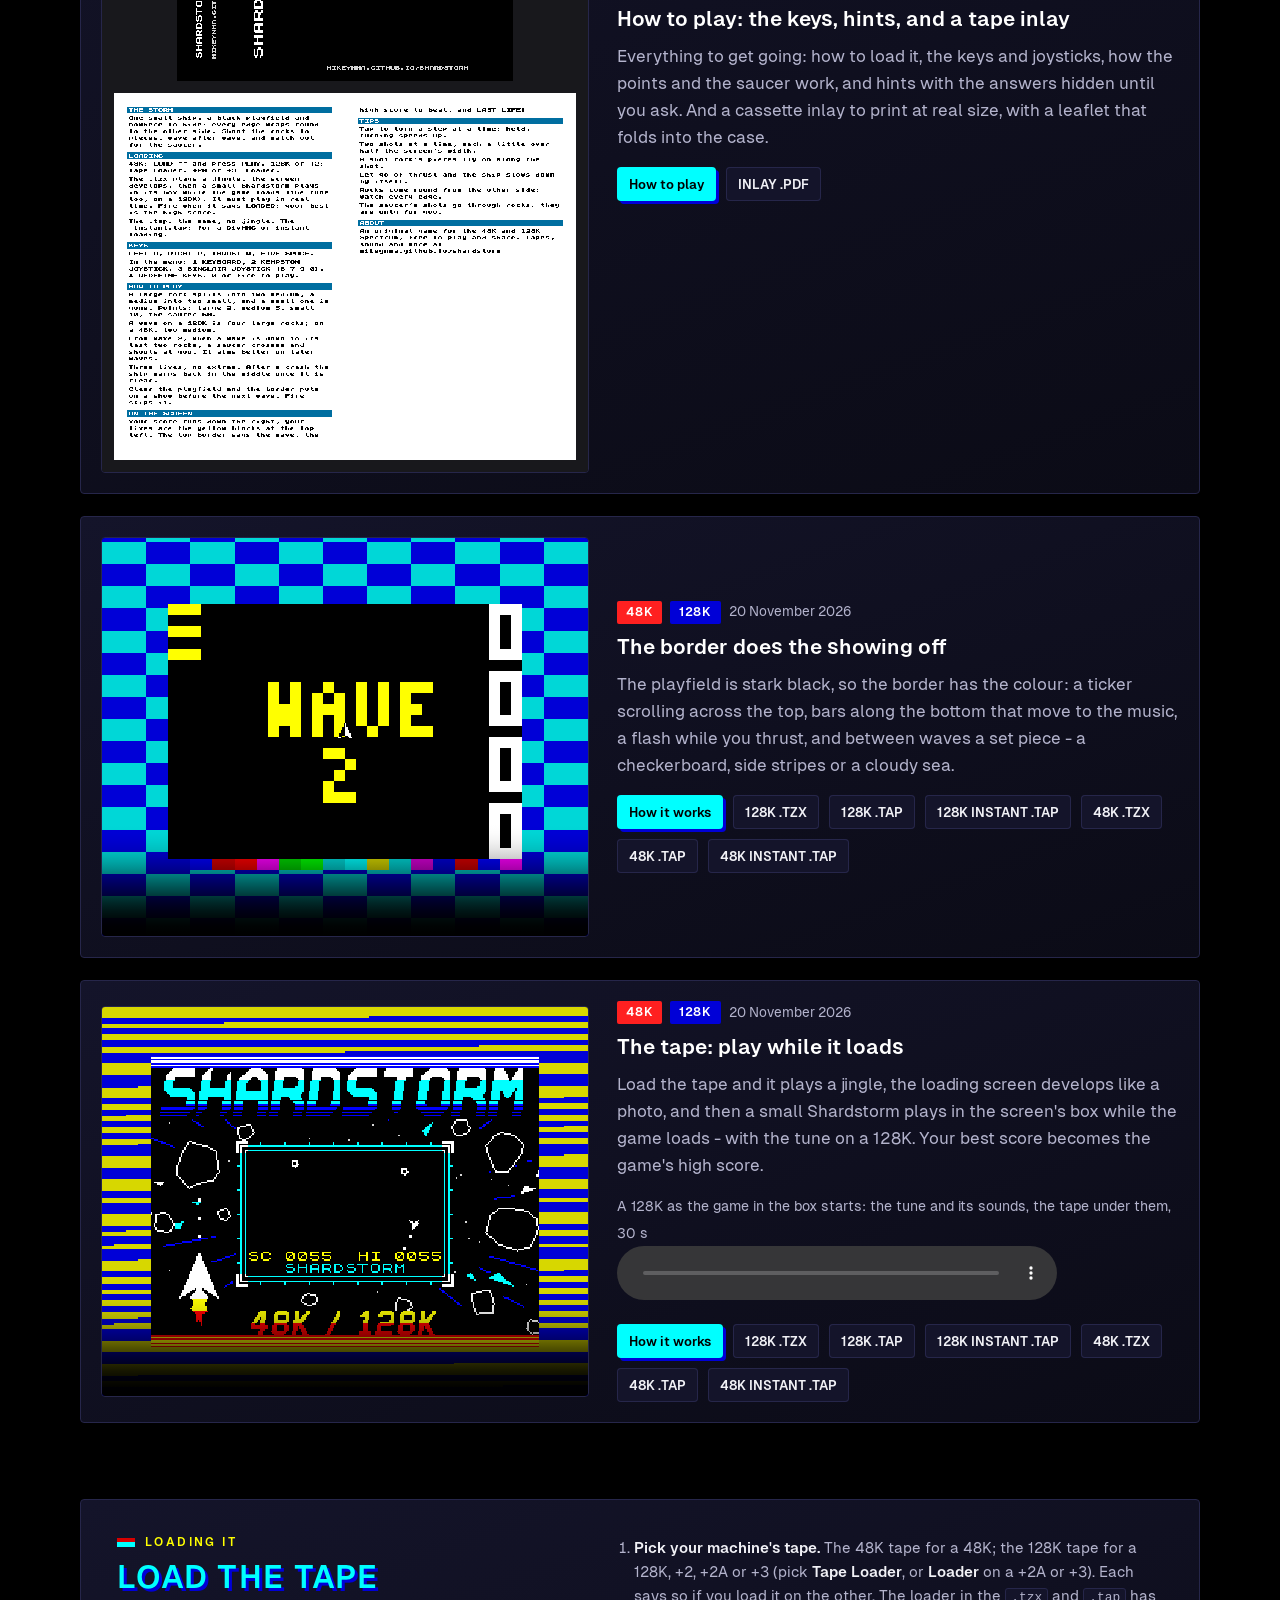
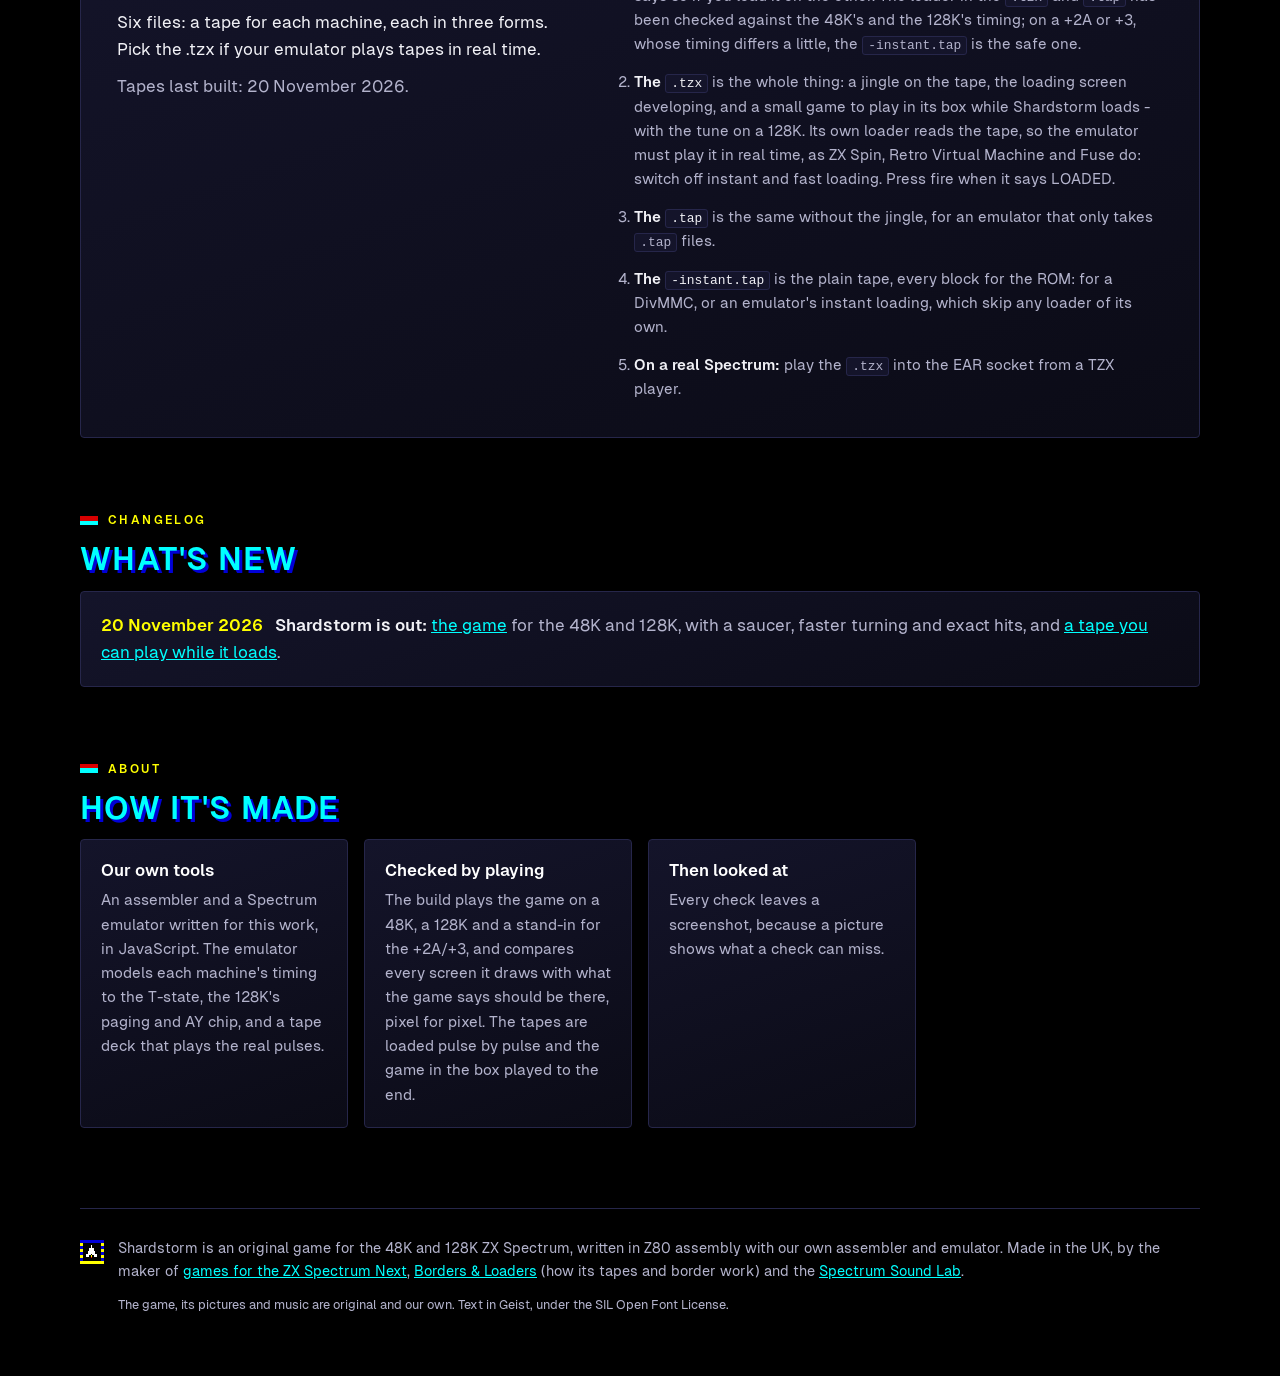
==== commit 0f26e080: "Site update" ====
--- a/index.html
+++ b/index.html
@@ -65,7 +65,7 @@
       </div>
     </article>
     <article class="demo card">
-      <div class="demo-media"><a class="shot" href="shots/how-to-play/inlay.png" data-caption="The inlay: the card (back flap, spine, front) above the leaflet."><img src="shots/how-to-play/inlay.png" width="530" height="840" loading="lazy" alt="A cassette inlay: a black card with ZX SPECTRUM 48K/128K and rainbow stripes, the SHARDSTORM logo and the loading screen of rocks round a black box; a narrow spine with SHARDSTORM on its side; below it a white leaflet of instructions in the Spectrum font with blue headings"></a></div>
+      <div class="demo-media"><a class="shot" href="shots/how-to-play/inlay.png" data-caption="The inlay: the card (back flap, spine, front) above the leaflet."><img src="shots/how-to-play/inlay.png" width="1592" height="2520" loading="lazy" alt="A cassette inlay: a black card with ZX SPECTRUM 48K/128K and rainbow stripes, the SHARDSTORM logo and the loading screen of rocks round a black box; a narrow spine with SHARDSTORM on its side; below it a white leaflet of instructions in the Spectrum font with blue headings"></a></div>
       <div class="demo-text">
         <p class="badges"><span class="badge m48K">48K</span><span class="badge m128K">128K</span><span class="date">20 November 2026</span></p>
         <h3><a href="demos/how-to-play/">How to play: the keys, hints, and a tape inlay</a></h3>
@@ -142,7 +142,12 @@
   </div>
 </footer>
 <dialog class="lightbox" aria-label="Screenshot">
-  <figure><img alt=""><figcaption></figcaption></figure>
+  <figure><div class="lb-view"><img alt=""></div><figcaption></figcaption></figure>
+  <div class="lb-zoom" role="group" aria-label="Zoom">
+    <button type="button" class="lb-out" aria-label="Zoom out">&minus;</button>
+    <button type="button" class="lb-fit" aria-label="Fit it to the screen">Fit</button>
+    <button type="button" class="lb-in" aria-label="Zoom in">+</button>
+  </div>
   <button class="lb-btn lb-prev" type="button" aria-label="Previous picture">&lsaquo;</button>
   <button class="lb-btn lb-next" type="button" aria-label="Next picture">&rsaquo;</button>
   <button class="lb-btn lb-close" type="button" autofocus aria-label="Close">&times;</button>
--- a/site.css
+++ b/site.css
@@ -149,7 +149,13 @@
 .lightbox { padding: 0; border: 0; background: transparent; max-width: 96vw; max-height: 96vh; }
 .lightbox::backdrop { background: rgb(0 0 0 / 0.92); }
 .lightbox figure { margin: 0; text-align: center; }
-.lightbox img { max-width: 92vw; max-height: 84vh; image-rendering: pixelated; }
+.lb-view { width: 92vw; height: 84vh; overflow: auto; display: flex; overscroll-behavior: contain; }
+.lb-view img { margin: auto; max-width: 100%; max-height: 100%; image-rendering: pixelated; }
+.lb-view.zoomed { cursor: grab; }
+.lb-view.zoomed.dragging { cursor: grabbing; }
+.lb-view.zoomed img { max-width: none; max-height: none; }
+.lb-zoom { position: fixed; bottom: 16px; left: 50%; transform: translateX(-50%); display: flex; gap: 8px; }
+.lb-zoom button { min-width: 48px; height: 40px; padding: 0 12px; border-radius: 20px; border: 1px solid var(--border); background: var(--card); color: var(--fg); font: 600 1.05rem/1 Geist, system-ui, sans-serif; cursor: pointer; }
 .lightbox figcaption { color: var(--muted); margin-top: 8px; max-width: 80ch; margin-inline: auto; }
 .lb-btn { position: fixed; top: 50%; transform: translateY(-50%); width: 48px; height: 48px; border-radius: 50%; border: 1px solid var(--border); background: var(--card); color: var(--fg); font-size: 28px; cursor: pointer; }
 .lb-prev { left: 16px; } .lb-next { right: 16px; }
